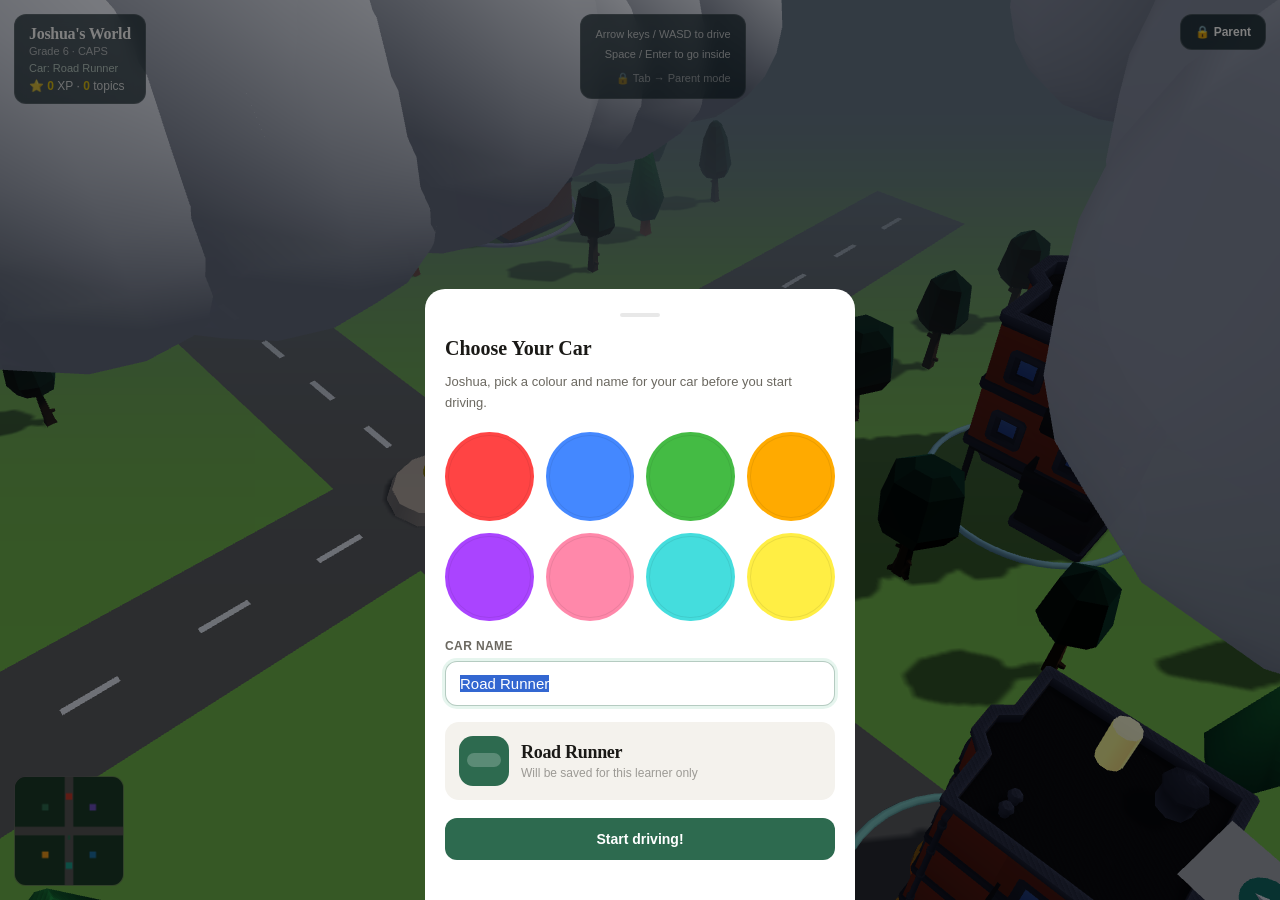
==== index.html @ 4d55f457 "Load GLB assets before world init" ====
<!DOCTYPE html>
<html lang="en">
<head>
<meta charset="UTF-8">
<meta name="viewport" content="width=device-width, initial-scale=1.0, user-scalable=no">
<meta name="theme-color" content="#1a1a2e">
<meta name="description" content="HomeSchool Hub — CAPS Learning World">
<meta name="apple-mobile-web-app-capable" content="yes">
<meta name="apple-mobile-web-app-status-bar-style" content="default">
<meta name="apple-mobile-web-app-title" content="HomeSchool Hub">
<title>HomeSchool Hub 🌿</title>
<link rel="manifest" href="manifest.json?v=4">
<link rel="apple-touch-icon" href="data:image/svg+xml,%3Csvg xmlns='http://www.w3.org/2000/svg' viewBox='0 0 180 180'%3E%3Crect width='180' height='180' rx='36' fill='%232d6a4f'/%3E%3Ctext x='50%25' y='54%25' text-anchor='middle' dominant-baseline='middle' font-size='104'%3E%F0%9F%8C%BF%3C/text%3E%3C/svg%3E">
<link rel="stylesheet" href="css/app.css?v=3">
</head>
<body>

<!-- ════════════════════════════════════════════════════
     SCREEN 1: INTRO / Child Select
═════════════════════════════════════════════════════ -->
<div id="screen-intro" class="screen">
  <div class="intro-logo">🌿</div>
  <div class="intro-title">HomeSchool Hub</div>
  <div class="intro-sub">CAPS · PRIVATE · OFFLINE</div>

  <div class="child-cards" id="child-cards-container"></div>

  <button class="intro-btn" id="enter-world-btn" disabled onclick="enterWorld()">
    🚗 Enter Learning World
  </button>
  <div class="popia-note">
    All data is stored on this device only.<br>
    No internet required. POPIA compliant — your family's privacy is protected.
  </div>
</div>

<!-- ════════════════════════════════════════════════════
     SCREEN 2: 3D WORLD
═════════════════════════════════════════════════════ -->
<div id="screen-world" class="screen hidden">
  <canvas id="world-canvas"></canvas>
  <div class="world-hud">
    <div class="hud-top">
      <div class="hud-card">
        <div class="hud-name" id="hud-child-name">Joshua</div>
        <div class="hud-sub" id="hud-child-grade">Grade 6 · CAPS</div>
        <div class="hud-car-name" id="hud-car-name">Car: Road Runner</div>
        <div class="hud-streak hidden" id="hud-streak">🔥 3-day streak</div>
        <div class="hud-xp">⭐ <span id="hud-xp">0</span> XP · <span id="hud-done">0</span> topics</div>
      </div>
      <div class="hud-card hud-controls">
        <div>Arrow keys / WASD to drive</div>
        <div>Space / Enter to go inside</div>
        <div style="margin-top:4px;opacity:.5">🔒 Tab → Parent mode</div>
      </div>
      <button class="hud-lock-btn" onclick="openParentDashboard()">🔒 Parent</button>
    </div>

    <!-- Approach prompt -->
    <div class="approach-bar hidden" id="approach-bar">
      <div class="approach-name" id="approach-name">📐 Mathematics</div>
      <div class="approach-hint">Press <kbd>Space</kbd> or tap button to enter</div>
    </div>

    <!-- Enter button (always visible when near) -->
    <button class="enter-btn-world" id="world-enter-btn" onclick="enterSubjectFromWorld()">
      Enter →
    </button>

    <!-- D-pad -->
    <div class="dpad">
      <div class="dpad-row"><button class="dpad-btn" id="d-up">▲</button></div>
      <div class="dpad-row">
        <button class="dpad-btn" id="d-left">◀</button>
        <button class="dpad-btn" id="d-down">▼</button>
        <button class="dpad-btn" id="d-right">▶</button>
      </div>
    </div>

    <!-- Minimap -->
    <div class="minimap">
      <canvas id="minimap-canvas" width="110" height="110"></canvas>
    </div>
    <div class="world-effects" id="world-effects"></div>
  </div>
</div>

<!-- ════════════════════════════════════════════════════
     SCREEN 3: SUBJECT LMS
═════════════════════════════════════════════════════ -->
<div id="screen-lms" class="screen hidden">
  <div class="lms-topbar">
    <button class="back-btn" onclick="goToWorld()">← World</button>
    <div class="lms-subject-icon" id="lms-icon">📐</div>
    <div class="lms-subject-title" id="lms-title">Mathematics</div>
    <button class="back-btn" onclick="showScreen('dash')" style="font-size:12px">📊 Overview</button>
  </div>
  <div class="lms-body" id="lms-body"></div>
</div>

<!-- ════════════════════════════════════════════════════
     SCREEN 4: DASHBOARD OVERVIEW
═════════════════════════════════════════════════════ -->
<div id="screen-dash" class="screen hidden">
  <div class="lms-topbar">
    <button class="back-btn" onclick="goToWorld()">← World</button>
    <div class="lms-subject-title">Overview</div>
    <button class="back-btn" onclick="lockParentMode()">🔒 Exit</button>
  </div>
  <div id="dash-body" style="overflow-y:auto;flex:1;padding:16px"></div>
</div>

<!-- ════════════════════════════════════════════════════
     SCREEN 5: PORTFOLIO
═════════════════════════════════════════════════════ -->
<div id="screen-portfolio" class="screen hidden">
  <div class="lms-topbar">
    <button class="back-btn" onclick="showScreen('dash')">← Overview</button>
    <div class="lms-subject-title">Portfolio 📁</div>
    <button class="back-btn" onclick="exportPortfolio()" style="font-size:12px">Export PDF</button>
  </div>
  <div id="portfolio-body" style="overflow-y:auto;flex:1;padding:16px"></div>
</div>

<!-- ════════════════════════════════════════════════════
     SCREEN 6: LOG
═════════════════════════════════════════════════════ -->
<div id="screen-log" class="screen hidden">
  <div class="lms-topbar">
    <button class="back-btn" onclick="showScreen('dash')">← Overview</button>
    <div class="lms-subject-title">Learning Log 📅</div>
    <button class="back-btn" onclick="logToday()" style="color:var(--green);border-color:var(--green)">+ Log Today</button>
  </div>
  <div id="log-body" style="overflow-y:auto;flex:1;padding:16px"></div>
</div>

<!-- Bottom nav (shown on lms/dash/portfolio/log screens) -->
<div class="bottom-nav" id="bottom-nav" style="display:none">
  <button class="nav-btn" id="nav-world" onclick="goToWorld()">
    <span class="nav-btn-icon">🌍</span><span>World</span>
  </button>
  <button class="nav-btn active" id="nav-dash" onclick="showScreen('dash')">
    <span class="nav-btn-icon">📊</span><span>Overview</span>
  </button>
  <button class="nav-btn" id="nav-portfolio" onclick="showScreen('portfolio')">
    <span class="nav-btn-icon">📁</span><span>Portfolio</span>
  </button>
  <button class="nav-btn" id="nav-log" onclick="showScreen('log')">
    <span class="nav-btn-icon">📅</span><span>Log</span>
  </button>
  <button class="nav-btn" id="nav-settings" onclick="showModal('settings')">
    <span class="nav-btn-icon">⚙️</span><span>Settings</span>
  </button>
</div>

<!-- XP toast -->
<div class="xp-toast" id="xp-toast">+10 XP ⭐</div>

<!-- Settings modal -->
<div class="modal-overlay hidden" id="modal-settings" onclick="closeModalOutside(event,'settings')">
  <div class="modal-sheet" id="settings-sheet">
    <div class="modal-handle"></div>
    <div class="modal-title">Settings</div>
    <div id="settings-body"></div>
  </div>
</div>

<!-- Car setup modal -->
<div class="modal-overlay hidden" id="modal-car-setup" onclick="closeModalOutside(event,'car-setup')">
  <div class="modal-sheet car-setup-sheet" id="car-setup-sheet">
    <div class="modal-handle"></div>
    <div class="modal-title">Choose Your Car</div>
    <div class="car-setup-subtitle" id="car-setup-subtitle">Pick a colour and give your car a name.</div>
    <div class="car-color-grid" id="car-color-grid"></div>
    <label class="car-setup-label" for="car-name-input">Car name</label>
    <input id="car-name-input" class="car-name-input" type="text" maxlength="16" placeholder="Road Runner" />
    <div class="car-setup-preview">
      <div class="car-preview-chip" id="car-preview-chip"></div>
      <div class="car-preview-copy">
        <div class="car-preview-title" id="car-preview-title">Road Runner</div>
        <div class="car-preview-meta">Will be saved for this learner only</div>
      </div>
    </div>
    <div class="car-setup-actions">
      <button class="back-btn" id="car-setup-cancel" onclick="closeCarSetup()">Later</button>
      <button class="car-setup-save" onclick="saveCarSetup()">Start driving!</button>
    </div>
  </div>
</div>

<!-- Parent PIN modal -->
<div class="modal-overlay hidden" id="modal-parent-pin" onclick="closeModalOutside(event,'parent-pin')">
  <div class="modal-sheet pin-sheet" id="parent-pin-sheet">
    <div class="modal-handle"></div>
    <div class="modal-title">Parent PIN</div>
    <div class="pin-subtitle">Enter your 4-digit PIN to open parent mode.</div>
    <div class="pin-dots" id="parent-pin-dots">
      <div class="pin-dot" id="parent-pin-dot-0"></div>
      <div class="pin-dot" id="parent-pin-dot-1"></div>
      <div class="pin-dot" id="parent-pin-dot-2"></div>
      <div class="pin-dot" id="parent-pin-dot-3"></div>
    </div>
    <div class="pin-pad">
      <button class="pin-key" onclick="parentPinPress(1)">1</button>
      <button class="pin-key" onclick="parentPinPress(2)">2</button>
      <button class="pin-key" onclick="parentPinPress(3)">3</button>
      <button class="pin-key" onclick="parentPinPress(4)">4</button>
      <button class="pin-key" onclick="parentPinPress(5)">5</button>
      <button class="pin-key" onclick="parentPinPress(6)">6</button>
      <button class="pin-key" onclick="parentPinPress(7)">7</button>
      <button class="pin-key" onclick="parentPinPress(8)">8</button>
      <button class="pin-key" onclick="parentPinPress(9)">9</button>
      <button class="pin-key" onclick="parentPinClear()" style="font-size:13px">⌫</button>
      <button class="pin-key" onclick="parentPinPress(0)">0</button>
      <button class="pin-key pin-key-submit" onclick="parentPinSubmit()">→</button>
    </div>
    <div class="pin-hint" id="parent-pin-hint">Default PIN: 1234 - change it in Settings.</div>
  </div>
</div>

<!-- ═══════════ SCRIPTS ═══════════ -->
<script src="data/curriculum.js?v=5"></script>
<script src="lib/three.min.js"></script>
<script src="lib/GLTFLoader.js"></script>
<script src="js/world.js?v=5"></script>
<script src="js/app.js?v=5"></script>
</body>
</html>
---- css/app.css ----
/* ── Reset & tokens ───────────────────────────────────── */
*{box-sizing:border-box;margin:0;padding:0}
:root{
  --green:#2d6a4f;--green-l:#52b788;--green-bg:#d8f3dc;
  --blue:#1d6fa4;--blue-bg:#dbeeff;
  --purple:#6b4fbb;--purple-bg:#ede8fb;
  --amber:#e9961a;--amber-bg:#fef3d7;
  --red:#c0392b;--red-bg:#fde8e6;
  --teal:#1a9e8a;--teal-bg:#d4f1ed;
  --bg:#faf9f6;--surface:#fff;--surface2:#f4f2ed;
  --border:rgba(0,0,0,.09);--text:#1a1916;--text2:#6b6860;--text3:#9c9a95;
  --r:10px;--rl:14px;--sh:0 1px 4px rgba(0,0,0,.08);
}
html,body{height:100%;overflow:hidden;font-family:'Georgia',serif;background:#1a1a2e;color:#fff}

/* ── Screens ──────────────────────────────────────────── */
.screen{position:absolute;inset:0;transition:opacity .4s,transform .4s}
.screen.hidden{opacity:0;pointer-events:none;transform:scale(.97)}

/* ── 1. INTRO / child select ──────────────────────────── */
#screen-intro{display:flex;flex-direction:column;align-items:center;justify-content:center;
  background:linear-gradient(160deg,#0f2027,#203a43,#2c5364);gap:0}
.intro-logo{font-size:52px;margin-bottom:8px;animation:bob 3s ease-in-out infinite}
@keyframes bob{0%,100%{transform:translateY(0)}50%{transform:translateY(-8px)}}
.intro-title{font-size:32px;font-weight:700;letter-spacing:-1px;margin-bottom:6px;
  background:linear-gradient(135deg,#52b788,#74c69d,#b7e4c7);-webkit-background-clip:text;-webkit-text-fill-color:transparent}
.intro-sub{font-size:14px;opacity:.6;margin-bottom:40px;font-family:sans-serif;letter-spacing:.5px}
.child-cards{display:flex;gap:16px;flex-wrap:wrap;justify-content:center;margin-bottom:36px}
.child-card{background:rgba(255,255,255,.08);border:1.5px solid rgba(255,255,255,.15);
  border-radius:16px;padding:22px 28px;cursor:pointer;transition:all .2s;text-align:center;min-width:140px}
.child-card:hover{background:rgba(255,255,255,.16);border-color:rgba(82,183,136,.6);transform:translateY(-3px)}
.child-card.selected{background:rgba(82,183,136,.2);border-color:#52b788}
.child-card-avatar{width:56px;height:56px;border-radius:50%;margin:0 auto 10px;
  display:flex;align-items:center;justify-content:center;font-size:22px;font-weight:700}
.child-card-name{font-size:15px;font-weight:600;margin-bottom:3px}
.child-card-grade{font-size:12px;opacity:.6;font-family:sans-serif}
.add-child-card{border-style:dashed;opacity:.5}
.add-child-card:hover{opacity:.8}
.intro-btn{background:#52b788;color:#0f2027;border:none;padding:14px 44px;border-radius:12px;
  font-size:16px;font-weight:700;cursor:pointer;transition:all .2s;font-family:sans-serif;letter-spacing:.3px}
.intro-btn:hover{background:#40c47a;transform:translateY(-2px)}
.intro-btn:disabled{opacity:.4;cursor:not-allowed;transform:none}
.popia-note{font-family:sans-serif;font-size:11px;opacity:.4;margin-top:18px;text-align:center;max-width:300px;line-height:1.6}

/* ── 2. WORLD (Three.js) ──────────────────────────────── */
#screen-world{background:#87ceeb}
#world-canvas{width:100%;height:100%;display:block}
.world-hud{position:absolute;inset:0;pointer-events:none}
.hud-top{position:absolute;top:14px;left:14px;right:14px;display:flex;justify-content:space-between;align-items:flex-start;gap:10px}
.hud-card{background:rgba(15,32,39,.7);backdrop-filter:blur(8px);border-radius:12px;
  padding:10px 14px;border:1px solid rgba(255,255,255,.1)}
.hud-name{font-size:16px;font-weight:700;letter-spacing:-.3px}
.hud-sub{font-size:11px;opacity:.6;font-family:sans-serif;margin-top:2px}
.hud-car-name{font-size:11px;opacity:.78;font-family:sans-serif;margin-top:5px;color:#dcefe4}
.hud-streak{display:inline-flex;align-items:center;gap:5px;margin-top:6px;padding:3px 9px;border-radius:999px;
  background:rgba(255,170,0,.18);color:#ffd38b;font-family:sans-serif;font-size:11px;font-weight:700}
.hud-streak.hidden{display:none}
.hud-xp{font-size:12px;margin-top:5px;font-family:sans-serif;opacity:.8}
.hud-xp span{color:#ffd700;font-weight:700}
.hud-controls{text-align:right}
.hud-controls div{font-size:11px;opacity:.7;font-family:sans-serif;line-height:1.8}
.hud-lock-btn{background:rgba(15,32,39,.78);backdrop-filter:blur(8px);border-radius:12px;
  padding:10px 14px;border:1px solid rgba(255,255,255,.14);color:#fff;font-family:sans-serif;
  font-size:12px;font-weight:700;cursor:pointer;pointer-events:auto;transition:transform .15s,background .15s}
.hud-lock-btn:hover{background:rgba(15,32,39,.92);transform:translateY(-1px)}
.approach-bar{position:absolute;bottom:90px;left:50%;transform:translateX(-50%);
  background:rgba(255,255,255,.95);border-radius:14px;padding:13px 24px;
  text-align:center;box-shadow:0 6px 30px rgba(0,0,0,.25);min-width:220px;
  transition:all .3s;pointer-events:auto}
.approach-bar.hidden{opacity:0;pointer-events:none;transform:translateX(-50%) translateY(10px)}
.approach-name{font-size:16px;font-weight:700;color:#1a1916;margin-bottom:3px}
.approach-hint{font-size:12px;color:#888;font-family:sans-serif}
.approach-hint kbd{background:#eee;border-radius:4px;padding:1px 7px;font-size:11px}
.dpad{position:absolute;bottom:14px;left:50%;transform:translateX(-50%);
  display:flex;flex-direction:column;align-items:center;gap:4px;pointer-events:auto}
.dpad-row{display:flex;gap:4px}
.dpad-btn{width:46px;height:46px;border-radius:10px;border:none;
  background:rgba(255,255,255,.2);color:#fff;font-size:18px;cursor:pointer;
  backdrop-filter:blur(4px);touch-action:none;user-select:none;-webkit-user-select:none;
  transition:background .1s;border:1px solid rgba(255,255,255,.1)}
.dpad-btn:active{background:rgba(255,255,255,.35)}
.enter-btn-world{position:absolute;bottom:14px;right:14px;
  background:#52b788;color:#0f2027;border:none;padding:11px 18px;
  border-radius:12px;font-size:13px;font-weight:700;cursor:pointer;
  font-family:sans-serif;pointer-events:auto;display:none}
.minimap{position:absolute;bottom:14px;left:14px;width:110px;height:110px;
  border-radius:12px;overflow:hidden;border:1.5px solid rgba(255,255,255,.2);
  background:rgba(0,0,0,.4);backdrop-filter:blur(4px)}
#minimap-canvas{width:100%;height:100%}
.world-effects{position:absolute;inset:0;pointer-events:none;overflow:hidden}
.world-xp-burst{position:absolute;transform:translate(-50%,-50%);font-family:sans-serif;font-size:22px;
  font-weight:800;color:#ffd700;text-shadow:0 3px 12px rgba(0,0,0,.45);white-space:nowrap;
  animation:worldXpRise 1.2s ease forwards}
@keyframes worldXpRise{
  0%{opacity:0;transform:translate(-50%,-28%) scale(.88)}
  14%{opacity:1}
  100%{opacity:0;transform:translate(-50%,-150%) scale(1.04)}
}

/* ── 3. LMS DASHBOARD ─────────────────────────────────── */
#screen-lms{background:var(--bg);overflow:hidden;display:flex;flex-direction:column}
.lms-topbar{background:var(--surface);border-bottom:1px solid var(--border);
  padding:12px 20px;display:flex;align-items:center;gap:12px;flex-shrink:0}
.back-btn{background:none;border:1px solid var(--border);border-radius:8px;
  padding:6px 12px;cursor:pointer;font-size:13px;font-family:sans-serif;color:var(--text2);
  display:flex;align-items:center;gap:5px;transition:all .15s}
.back-btn:hover{background:var(--surface2)}
.lms-subject-title{font-size:18px;font-weight:700;letter-spacing:-.3px;flex:1;color:var(--text)}
.lms-subject-icon{font-size:22px}
.lms-body{flex:1;overflow-y:auto;padding:20px;color:var(--text)}
.progress-header{background:var(--surface);border:1px solid var(--border);
  border-radius:var(--rl);padding:18px;margin-bottom:18px;display:flex;gap:16px;align-items:center}
.progress-circle{width:64px;height:64px;border-radius:50%;display:flex;
  align-items:center;justify-content:center;font-size:22px;font-weight:700;
  flex-shrink:0;color:#fff}
.progress-info{flex:1}
.progress-label{font-family:sans-serif;font-size:13px;color:var(--text3);margin-bottom:4px}
.progress-count{font-size:22px;font-weight:700;letter-spacing:-.5px;margin-bottom:6px}
.progress-bar-wrap{background:var(--surface2);border-radius:4px;height:8px;overflow:hidden}
.progress-bar-fill{height:100%;border-radius:4px;transition:width .6s ease}
.xp-badge{background:var(--amber-bg);color:var(--amber);font-family:sans-serif;
  font-size:12px;font-weight:700;padding:4px 10px;border-radius:20px}
.section-label{font-family:sans-serif;font-size:11px;font-weight:700;
  letter-spacing:.6px;color:var(--text3);text-transform:uppercase;
  margin:20px 0 8px;padding-bottom:6px;border-bottom:1px solid var(--border)}
.topic-row{display:flex;align-items:center;gap:10px;padding:10px 12px;
  background:var(--surface);border:1px solid var(--border);border-radius:var(--r);
  margin-bottom:6px;cursor:pointer;transition:all .15s;color:var(--text)}
.topic-row:hover{border-color:rgba(0,0,0,.2);transform:translateX(2px)}
.topic-row.done{background:#f0faf4;border-color:rgba(45,106,79,.2)}
.topic-row.partial{background:#fffdf0;border-color:rgba(233,150,26,.2)}
.topic-check{width:22px;height:22px;border-radius:6px;border:2px solid var(--border);
  flex-shrink:0;display:flex;align-items:center;justify-content:center;
  font-size:12px;transition:all .2s;cursor:pointer}
.topic-check.done{background:var(--green);border-color:var(--green);color:#fff}
.topic-check.partial{background:var(--amber-bg);border-color:var(--amber);color:var(--amber)}
.topic-title{flex:1;font-family:sans-serif;font-size:13px;line-height:1.4;color:var(--text)!important}
.topic-title.done{color:var(--text3);text-decoration:line-through}
.topic-status{font-family:sans-serif;font-size:10px;font-weight:700;
  padding:2px 8px;border-radius:10px;flex-shrink:0}
.status-done{background:var(--green-bg);color:var(--green)}
.status-partial{background:var(--amber-bg);color:var(--amber)}
.status-none{background:var(--surface2);color:var(--text3)}
.xp-toast{position:fixed;top:70px;right:20px;background:#ffd700;color:#5a3e00;
  font-family:sans-serif;font-size:13px;font-weight:700;padding:8px 16px;
  border-radius:20px;z-index:9999;opacity:0;transform:translateY(-10px);
  transition:all .3s;pointer-events:none}
.xp-toast.show{opacity:1;transform:translateY(0)}

/* ── 4. PORTFOLIO ─────────────────────────────────────── */
#screen-portfolio{background:var(--bg);overflow-y:auto;padding:20px}
.port-header{display:flex;align-items:center;gap:12px;margin-bottom:20px}
.port-title{font-size:22px;font-weight:700;color:var(--text);letter-spacing:-.5px;flex:1}
.port-grid{display:grid;grid-template-columns:repeat(auto-fill,minmax(220px,1fr));gap:14px}
.port-card{background:var(--surface);border:1px solid var(--border);border-radius:var(--rl);
  padding:14px;cursor:pointer;transition:all .2s}
.port-card:hover{transform:translateY(-2px);box-shadow:var(--sh)}
.port-card-thumb{height:80px;border-radius:8px;display:flex;align-items:center;
  justify-content:center;font-size:32px;margin-bottom:10px}
.port-card-title{font-family:sans-serif;font-size:13px;font-weight:600;margin-bottom:4px}
.port-card-meta{font-family:sans-serif;font-size:11px;color:var(--text3)}
.port-card-tags{display:flex;gap:4px;margin-top:7px;flex-wrap:wrap}
.ptag{font-family:sans-serif;font-size:10px;padding:2px 7px;border-radius:10px;font-weight:600}
.upload-drop{border:2px dashed var(--border);border-radius:var(--rl);padding:32px;
  text-align:center;cursor:pointer;transition:all .2s;margin-top:16px;background:var(--surface)}
.upload-drop:hover{border-color:var(--green-l);background:var(--green-bg)}
.upload-icon{font-size:30px;margin-bottom:8px}
.upload-text{font-family:sans-serif;font-size:13px;color:var(--text2)}

/* ── 5. DASHBOARD overview ────────────────────────────── */
#screen-dash{background:var(--bg);overflow-y:auto;padding:20px}
.dash-hello{font-size:24px;font-weight:700;letter-spacing:-.5px;margin-bottom:4px;color:var(--text)}
.dash-sub{font-family:sans-serif;font-size:13px;color:var(--text2);margin-bottom:18px}
.stat-row{display:grid;grid-template-columns:repeat(auto-fill,minmax(130px,1fr));gap:12px;margin-bottom:18px}
.stat-box{background:var(--surface);border:1px solid var(--border);border-radius:var(--r);padding:14px}
.stat-lbl{font-family:sans-serif;font-size:11px;color:var(--text3);margin-bottom:5px}
.stat-val{font-size:26px;font-weight:700;letter-spacing:-1px}
.stat-prog{height:4px;background:var(--surface2);border-radius:2px;margin-top:8px;overflow:hidden}
.stat-prog-fill{height:100%;border-radius:2px}
.subj-row{display:flex;align-items:center;gap:10px;padding:9px 0;border-bottom:1px solid rgba(0,0,0,.05)}
.subj-row:last-child{border:none}
.subj-dot{width:10px;height:10px;border-radius:50%;flex-shrink:0}
.subj-name{font-family:sans-serif;font-size:13px;font-weight:500;flex:1}
.subj-bar{width:90px;height:6px;background:var(--surface2);border-radius:3px;overflow:hidden;flex-shrink:0}
.subj-bar-fill{height:100%;border-radius:3px}
.subj-pct{font-family:sans-serif;font-size:12px;color:var(--text2);width:30px;text-align:right}
.card{background:var(--surface);border:1px solid var(--border);border-radius:var(--rl);padding:16px;margin-bottom:14px}
.card-title{font-family:sans-serif;font-size:11px;font-weight:700;
  letter-spacing:.5px;color:var(--text3);text-transform:uppercase;margin-bottom:12px}

/* ── Bottom nav (LMS screens) ─────────────────────────── */
.bottom-nav{position:fixed;bottom:0;left:0;right:0;background:var(--surface);
  border-top:1px solid var(--border);display:flex;padding:8px 0 max(8px,env(safe-area-inset-bottom));
  z-index:100}
.nav-btn{flex:1;display:flex;flex-direction:column;align-items:center;gap:3px;
  padding:4px;cursor:pointer;border:none;background:none;color:var(--text3);
  font-family:sans-serif;font-size:10px;transition:color .15s}
.nav-btn.active{color:var(--green)}
.nav-btn-icon{font-size:20px}
.nav-btn span{font-size:10px}

/* ── Log screen ───────────────────────────────────────── */
#screen-log{background:var(--bg);overflow-y:auto;padding:20px}

/* ── Animations ───────────────────────────────────────── */
@keyframes popIn{from{transform:scale(.85);opacity:0}to{transform:scale(1);opacity:1}}
.pop-in{animation:popIn .25s ease forwards}
@keyframes slideUp{from{transform:translateY(20px);opacity:0}to{transform:translateY(0);opacity:1}}
.slide-up{animation:slideUp .3s ease forwards}
@keyframes xpFloat{0%{transform:translateY(0);opacity:1}100%{transform:translateY(-60px);opacity:0}}
.xp-float{position:fixed;font-family:sans-serif;font-size:16px;font-weight:700;
  color:#ffd700;pointer-events:none;z-index:9999;animation:xpFloat 1.2s ease forwards}

/* ── Settings modal ───────────────────────────────────── */
.modal-overlay{position:fixed;inset:0;background:rgba(0,0,0,.5);z-index:200;
  display:flex;align-items:flex-end;justify-content:center;transition:opacity .3s}
.modal-overlay.hidden{opacity:0;pointer-events:none}
.modal-sheet{background:var(--surface);border-radius:20px 20px 0 0;
  width:100%;max-width:500px;max-height:85vh;overflow-y:auto;padding:24px 20px 40px;
  transform:translateY(0);transition:transform .3s}
.modal-overlay.hidden .modal-sheet{transform:translateY(100%)}
.modal-handle{width:40px;height:4px;background:var(--border);border-radius:2px;margin:0 auto 20px}
.modal-title{font-size:20px;font-weight:700;margin-bottom:16px;color:var(--text)}
.settings-row{display:flex;align-items:center;gap:12px;padding:12px 0;border-bottom:1px solid var(--border)}
.settings-row:last-child{border:none}
.settings-icon{font-size:20px;width:28px;text-align:center}
.settings-label{font-family:sans-serif;font-size:13px;flex:1;color:var(--text)}
.settings-value{font-family:sans-serif;font-size:12px;color:var(--text3)}
.btn-danger{color:var(--red)!important}

/* ── Car setup modal ─────────────────────────────────── */
.car-setup-sheet{max-width:430px}
.car-setup-subtitle{font-family:sans-serif;font-size:13px;color:var(--text2);margin:-4px 0 18px;line-height:1.6}
.car-color-grid{display:grid;grid-template-columns:repeat(4,1fr);gap:12px;margin-bottom:18px}
.car-color-swatch{width:100%;aspect-ratio:1;border-radius:50%;border:3px solid transparent;cursor:pointer;transition:transform .15s,box-shadow .15s;box-shadow:inset 0 0 0 1px rgba(0,0,0,.08)}
.car-color-swatch.selected{border-color:#fff;box-shadow:0 0 0 2px var(--green), inset 0 0 0 1px rgba(0,0,0,.08);transform:scale(1.05)}
.car-setup-label{display:block;font-family:sans-serif;font-size:12px;font-weight:700;color:var(--text2);margin-bottom:8px;text-transform:uppercase;letter-spacing:.4px}
.car-name-input{width:100%;padding:13px 14px;border-radius:12px;border:1px solid var(--border);font-family:sans-serif;font-size:15px;color:var(--text);background:var(--surface);margin-bottom:16px}
.car-name-input:focus{outline:none;border-color:rgba(45,106,79,.35);box-shadow:0 0 0 3px rgba(82,183,136,.14)}
.car-setup-preview{display:flex;align-items:center;gap:12px;background:var(--surface2);border-radius:14px;padding:14px;margin-bottom:18px}
.car-preview-chip{width:50px;height:50px;border-radius:14px;background:var(--green);position:relative}
.car-preview-chip::before{content:'';position:absolute;left:8px;right:8px;top:17px;height:14px;border-radius:8px;background:rgba(255,255,255,.22)}
.car-preview-title{font-size:18px;font-weight:700;color:var(--text);letter-spacing:-.3px}
.car-preview-meta{font-family:sans-serif;font-size:12px;color:var(--text3);margin-top:3px}
.car-setup-actions{display:flex;justify-content:space-between;gap:10px}
.car-setup-save{flex:1;background:var(--green);color:#fff;border:none;border-radius:12px;padding:13px 16px;font-family:sans-serif;font-size:14px;font-weight:700;cursor:pointer}
.car-setup-save:hover{background:var(--green-l)}

/* ── Parent PIN modal ────────────────────────────────── */
.pin-sheet{text-align:center;max-width:420px;padding-bottom:28px}
.pin-subtitle{font-family:sans-serif;font-size:13px;color:var(--text2);margin:-4px 0 18px;line-height:1.6}
.pin-dots{display:flex;gap:14px;justify-content:center;margin-bottom:22px}
.pin-dot{width:14px;height:14px;border-radius:50%;border:2px solid rgba(0,0,0,.16);transition:all .15s}
.pin-dot.filled{background:var(--green);border-color:var(--green);transform:scale(1.14)}
.pin-pad{display:grid;grid-template-columns:repeat(3,1fr);gap:10px;max-width:240px;margin:0 auto 14px}
.pin-key{background:var(--surface2);border:1px solid var(--border);border-radius:12px;color:var(--text);
  font-family:sans-serif;font-size:18px;font-weight:700;padding:15px 0;cursor:pointer;transition:transform .12s,background .12s}
.pin-key:hover{background:#ece8df}
.pin-key:active{transform:scale(.96)}
.pin-key-submit{background:var(--green-bg);color:var(--green);border-color:rgba(45,106,79,.18)}
.pin-hint{font-family:sans-serif;font-size:12px;color:var(--text3);min-height:18px}
.pin-hint.error{color:var(--red)}
@keyframes shakePin{0%,100%{transform:translateX(0)}20%{transform:translateX(-8px)}40%{transform:translateX(8px)}60%{transform:translateX(-5px)}80%{transform:translateX(5px)}}
.pin-sheet.shake{animation:shakePin .28s ease}

/* ── Responsive ───────────────────────────────────────── */
@media(max-width:400px){
  .hud-controls{display:none}
  .intro-title{font-size:26px}
  .child-card{padding:16px 20px;min-width:120px}
}
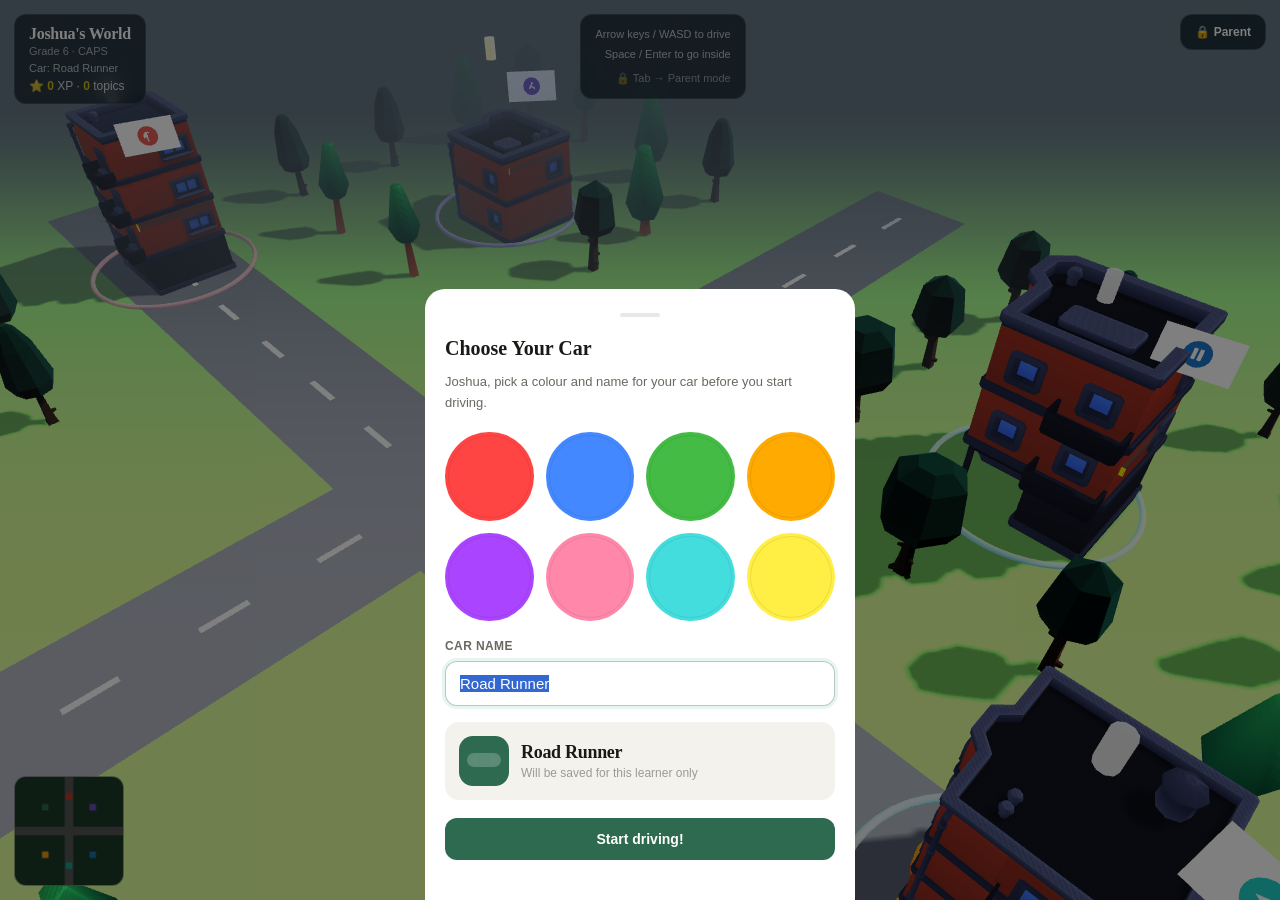
==== commit 553b5db6: "Update curriculum and topic styles" ====
--- a/index.html
+++ b/index.html
@@ -219,10 +219,10 @@
 </div>
 
 <!-- ═══════════ SCRIPTS ═══════════ -->
-<script src="data/curriculum.js?v=5"></script>
+<script src="data/curriculum.js?v=6"></script>
 <script src="lib/three.min.js"></script>
 <script src="lib/GLTFLoader.js"></script>
 <script src="js/world.js?v=5"></script>
-<script src="js/app.js?v=5"></script>
+<script src="js/app.js?v=9"></script>
 </body>
 </html>
--- a/css/app.css
+++ b/css/app.css
@@ -136,11 +136,18 @@
 .topic-check.partial{background:var(--amber-bg);border-color:var(--amber);color:var(--amber)}
 .topic-title{flex:1;font-family:sans-serif;font-size:13px;line-height:1.4;color:var(--text)!important}
 .topic-title.done{color:var(--text3);text-decoration:line-through}
+.topic-main{flex:1;min-width:0}
+.topic-note-preview{margin-top:4px;font-family:sans-serif;font-size:11px;line-height:1.45;color:var(--text3);display:-webkit-box;-webkit-line-clamp:2;-webkit-box-orient:vertical;overflow:hidden}
+.topic-note-preview.has-note{color:var(--text2)}
+.topic-note-btn{flex-shrink:0;border:1px solid var(--border);background:var(--surface2);color:var(--text2);border-radius:999px;padding:5px 9px;font-family:sans-serif;font-size:10px;font-weight:700;cursor:pointer;transition:all .15s}
+.topic-note-btn:hover{border-color:var(--green);color:var(--green);background:var(--green-bg)}
+.topic-note-btn.has-note{border-color:rgba(45,106,79,.18);background:var(--green-bg);color:var(--green)}
 .topic-status{font-family:sans-serif;font-size:10px;font-weight:700;
   padding:2px 8px;border-radius:10px;flex-shrink:0}
 .status-done{background:var(--green-bg);color:var(--green)}
 .status-partial{background:var(--amber-bg);color:var(--amber)}
 .status-none{background:var(--surface2);color:var(--text3)}
+.subject-note-summary{margin-top:8px;font-family:sans-serif;font-size:12px;color:var(--text3)}
 .xp-toast{position:fixed;top:70px;right:20px;background:#ffd700;color:#5a3e00;
   font-family:sans-serif;font-size:13px;font-weight:700;padding:8px 16px;
   border-radius:20px;z-index:9999;opacity:0;transform:translateY(-10px);
@@ -187,6 +194,25 @@
 .card{background:var(--surface);border:1px solid var(--border);border-radius:var(--rl);padding:16px;margin-bottom:14px}
 .card-title{font-family:sans-serif;font-size:11px;font-weight:700;
   letter-spacing:.5px;color:var(--text3);text-transform:uppercase;margin-bottom:12px}
+.planner-header{display:flex;justify-content:space-between;gap:12px;align-items:flex-start;margin-bottom:14px}
+.planner-actions{display:flex;gap:8px;flex-wrap:wrap;justify-content:flex-end}
+.planner-title{font-size:18px;font-weight:700;color:var(--text);letter-spacing:-.3px}
+.planner-subtitle{font-family:sans-serif;font-size:12px;color:var(--text3);margin-top:4px;line-height:1.5}
+.planner-add-all,.planner-day-add,.planner-print-btn{border:1px solid var(--border);background:var(--surface2);color:var(--text2);border-radius:10px;padding:7px 10px;font-family:sans-serif;font-size:12px;font-weight:700;cursor:pointer}
+.planner-add-all:hover,.planner-day-add:hover,.planner-print-btn:hover{border-color:var(--green);background:var(--green-bg);color:var(--green)}
+.planner-grid{display:grid;grid-template-columns:repeat(5,minmax(0,1fr));gap:10px}
+.planner-day{border:1px solid var(--border);border-radius:14px;background:var(--surface2);padding:10px;min-height:180px;display:flex;flex-direction:column}
+.planner-day-head{display:flex;justify-content:space-between;align-items:center;margin-bottom:10px}
+.planner-day-label{font-family:sans-serif;font-size:12px;font-weight:700;color:var(--text2);text-transform:uppercase;letter-spacing:.4px}
+.planner-day-body{display:grid;gap:8px;align-content:start}
+.planner-empty{font-family:sans-serif;font-size:12px;color:var(--text3);border:1px dashed var(--border);border-radius:10px;padding:12px;text-align:center;background:rgba(255,255,255,.55)}
+.planner-item{background:var(--surface);border:1px solid var(--border);border-radius:12px;padding:10px;cursor:pointer;transition:transform .15s,border-color .15s,box-shadow .15s}
+.planner-item:hover{transform:translateY(-1px);border-color:rgba(45,106,79,.24);box-shadow:var(--sh)}
+.planner-item-top{display:flex;justify-content:space-between;gap:8px;align-items:flex-start;margin-bottom:6px}
+.planner-item-subject{font-family:sans-serif;font-size:10px;font-weight:700;letter-spacing:.35px;text-transform:uppercase}
+.planner-item-remove{border:none;background:none;color:var(--text3);font-size:16px;line-height:1;cursor:pointer;padding:0 2px}
+.planner-item-remove:hover{color:var(--red)}
+.planner-item-title{font-family:sans-serif;font-size:12px;color:var(--text);line-height:1.45}
 
 /* ── Bottom nav (LMS screens) ─────────────────────────── */
 .bottom-nav{position:fixed;bottom:0;left:0;right:0;background:var(--surface);
@@ -264,9 +290,14 @@
 .pin-sheet.shake{animation:shakePin .28s ease}
 
 /* ── Responsive ───────────────────────────────────────── */
+@media(max-width:900px){
+  .planner-grid{grid-template-columns:repeat(2,minmax(0,1fr))}
+}
 @media(max-width:400px){
   .hud-controls{display:none}
   .intro-title{font-size:26px}
   .child-card{padding:16px 20px;min-width:120px}
+  .planner-grid{grid-template-columns:1fr}
+  .planner-header{flex-direction:column}
 }
 
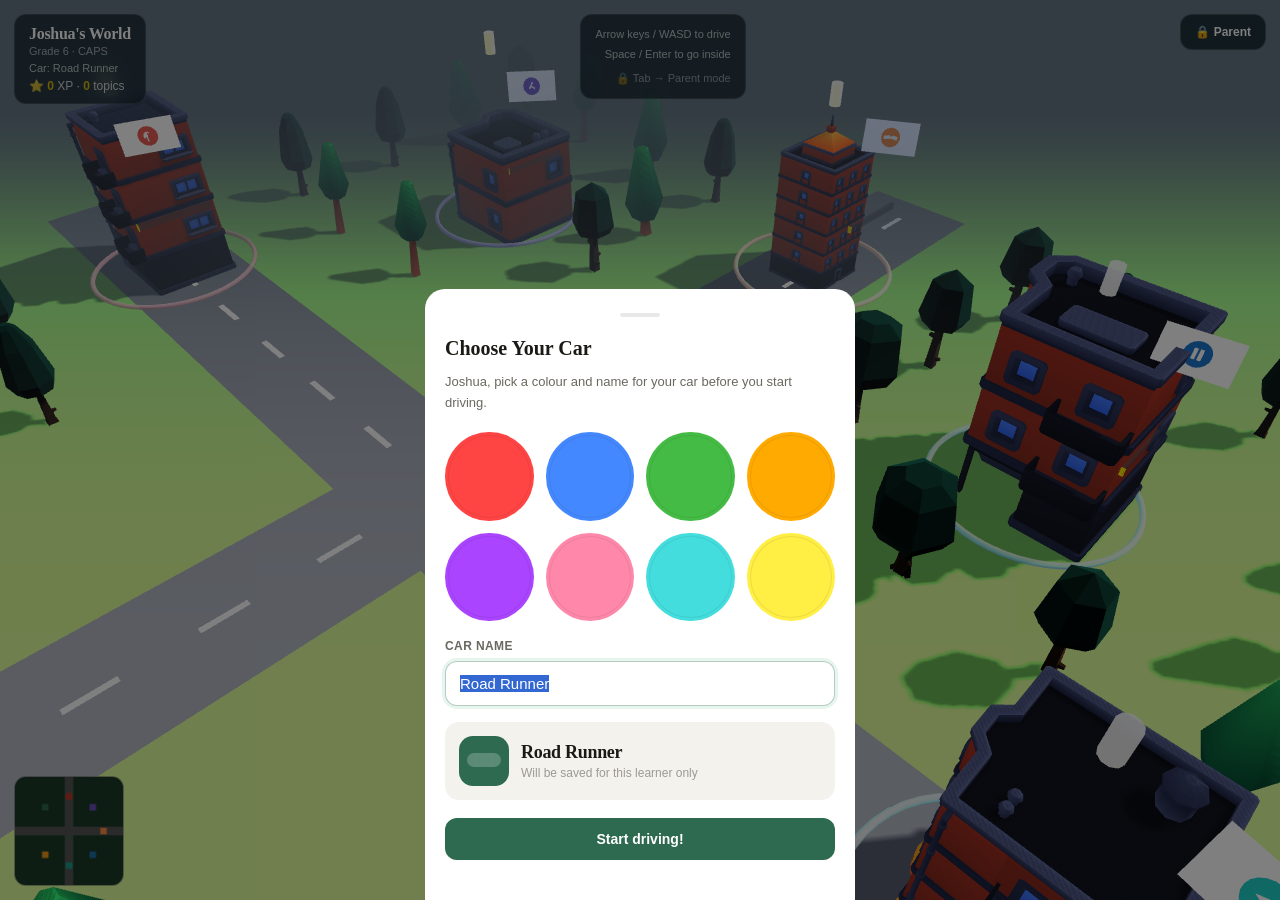
==== commit b95112e3: "Add arcade report styles" ====
--- a/index.html
+++ b/index.html
@@ -99,6 +99,19 @@
 </div>
 
 <!-- ════════════════════════════════════════════════════
+     SCREEN 3B: ARCADE
+═════════════════════════════════════════════════════ -->
+<div id="screen-arcade" class="screen hidden">
+  <div class="lms-topbar">
+    <button class="back-btn" onclick="goToWorld()">← World</button>
+    <div class="lms-subject-icon">🎮</div>
+    <div class="lms-subject-title">Maths Arcade</div>
+    <button class="back-btn" onclick="showScreen('dash')" style="font-size:12px">📊 Overview</button>
+  </div>
+  <div class="lms-body arcade-body" id="arcade-body"></div>
+</div>
+
+<!-- ════════════════════════════════════════════════════
      SCREEN 4: DASHBOARD OVERVIEW
 ═════════════════════════════════════════════════════ -->
 <div id="screen-dash" class="screen hidden">
@@ -132,6 +145,18 @@
     <button class="back-btn" onclick="logToday()" style="color:var(--green);border-color:var(--green)">+ Log Today</button>
   </div>
   <div id="log-body" style="overflow-y:auto;flex:1;padding:16px"></div>
+</div>
+
+<!-- ════════════════════════════════════════════════════
+     SCREEN 7: INSPECTION REPORT
+═════════════════════════════════════════════════════ -->
+<div id="screen-report" class="screen hidden">
+  <div class="lms-topbar report-topbar no-print">
+    <button class="back-btn" onclick="showScreen('dash')">← Overview</button>
+    <div class="lms-subject-title">Inspection Report</div>
+    <button class="back-btn" onclick="printInspectionReport()" style="color:var(--green);border-color:var(--green)">🖨 Print</button>
+  </div>
+  <div id="report-body" class="report-body"></div>
 </div>
 
 <!-- Bottom nav (shown on lms/dash/portfolio/log screens) -->
@@ -220,9 +245,10 @@
 
 <!-- ═══════════ SCRIPTS ═══════════ -->
 <script src="data/curriculum.js?v=6"></script>
+<script src="data/arcade-games.js?v=2"></script>
 <script src="lib/three.min.js"></script>
 <script src="lib/GLTFLoader.js"></script>
-<script src="js/world.js?v=5"></script>
-<script src="js/app.js?v=9"></script>
+<script src="js/world.js?v=6"></script>
+<script src="js/app.js?v=11"></script>
 </body>
 </html>
--- a/css/app.css
+++ b/css/app.css
@@ -227,6 +227,62 @@
 
 /* ── Log screen ───────────────────────────────────────── */
 #screen-log{background:var(--bg);overflow-y:auto;padding:20px}
+#screen-report{background:#f7f4ed;overflow-y:auto}
+.arcade-body{background:linear-gradient(180deg,#fffaf0 0%,#f7f4ed 100%)}
+.arcade-grid{display:grid;grid-template-columns:repeat(auto-fill,minmax(240px,1fr));gap:14px}
+.arcade-card{background:var(--surface);border:1px solid var(--border);border-radius:20px;padding:16px;box-shadow:var(--sh)}
+.arcade-card-head{display:flex;gap:12px;align-items:center;margin-bottom:12px}
+.arcade-icon{width:52px;height:52px;border-radius:16px;display:flex;align-items:center;justify-content:center;font-size:24px;color:#fff;flex-shrink:0}
+.arcade-title{font-size:18px;font-weight:700;color:var(--text);letter-spacing:-.3px}
+.arcade-meta{font-family:sans-serif;font-size:12px;color:var(--text3);margin-top:3px}
+.arcade-desc{font-family:sans-serif;font-size:13px;color:var(--text2);line-height:1.6;margin-bottom:12px}
+.arcade-chip-row{display:flex;gap:6px;flex-wrap:wrap;margin-bottom:12px}
+.arcade-chip{background:var(--surface2);color:var(--text2);border-radius:999px;padding:4px 8px;font-family:sans-serif;font-size:10px;font-weight:700;text-transform:uppercase;letter-spacing:.35px}
+.arcade-topic-list{display:grid;gap:8px;margin-bottom:14px}
+.arcade-topic{background:#fffaf0;border:1px solid rgba(0,0,0,.06);border-radius:12px;padding:9px 10px;font-family:sans-serif;font-size:12px;color:var(--text);line-height:1.5}
+.arcade-launch-btn{width:100%;border:none;border-radius:12px;padding:12px 14px;background:#ff8c42;color:#fff;font-family:sans-serif;font-size:13px;font-weight:700;cursor:pointer}
+.arcade-launch-btn:hover{background:#f17624}
+.arcade-empty{font-family:sans-serif;font-size:12px;color:var(--text3);line-height:1.5}
+.report-topbar{position:sticky;top:0;z-index:20}
+.report-body{padding:24px}
+.report-sheet{max-width:980px;margin:0 auto;background:#fff;border:1px solid var(--border);border-radius:24px;box-shadow:var(--sh);padding:28px 28px 36px}
+.report-header{display:flex;justify-content:space-between;gap:16px;align-items:flex-start;padding-bottom:20px;border-bottom:2px solid var(--surface2)}
+.report-eyebrow{font-family:sans-serif;font-size:12px;font-weight:700;letter-spacing:.55px;color:var(--text3);text-transform:uppercase;margin-bottom:8px}
+.report-header h1{font-size:34px;line-height:1.05;letter-spacing:-1px;color:var(--text);margin:0 0 8px}
+.report-meta{font-family:sans-serif;font-size:13px;color:var(--text2);line-height:1.6}
+.report-badge{background:var(--green-bg);color:var(--green);border:1px solid rgba(45,106,79,.14);border-radius:999px;padding:8px 12px;font-family:sans-serif;font-size:12px;font-weight:700;white-space:nowrap}
+.report-summary{display:grid;grid-template-columns:repeat(4,minmax(0,1fr));gap:12px;margin:22px 0}
+.report-stat{background:var(--surface2);border-radius:16px;padding:16px}
+.report-stat-label{font-family:sans-serif;font-size:11px;color:var(--text3);text-transform:uppercase;letter-spacing:.45px;margin-bottom:6px}
+.report-stat-value{font-size:30px;font-weight:700;letter-spacing:-1px;color:var(--text)}
+.report-stat-sub{font-family:sans-serif;font-size:12px;color:var(--text2);margin-top:4px;line-height:1.45}
+.report-section{margin-top:24px}
+.report-section h2{font-size:20px;color:var(--text);margin:0 0 8px}
+.report-section-sub{font-family:sans-serif;font-size:12px;color:var(--text3);margin-bottom:12px}
+.report-table{border:1px solid var(--border);border-radius:18px;overflow:hidden}
+.report-table-head,.report-table-row{display:grid;grid-template-columns:2fr .9fr .9fr .8fr .8fr;gap:12px;padding:12px 16px;align-items:center}
+.report-table-head{background:var(--surface2);font-family:sans-serif;font-size:11px;font-weight:700;color:var(--text3);text-transform:uppercase;letter-spacing:.45px}
+.report-table-row{border-top:1px solid var(--border);font-family:sans-serif;font-size:13px;color:var(--text)}
+.report-note-grid{display:grid;grid-template-columns:repeat(2,minmax(0,1fr));gap:12px}
+.report-note-card{border:1px solid var(--border);border-radius:16px;padding:14px;background:#fff}
+.report-note-subject{font-family:sans-serif;font-size:11px;font-weight:700;letter-spacing:.4px;text-transform:uppercase;margin-bottom:6px}
+.report-note-title{font-family:sans-serif;font-size:14px;font-weight:700;color:var(--text);margin-bottom:6px;line-height:1.45}
+.report-note-body{font-family:sans-serif;font-size:13px;color:var(--text2);line-height:1.6}
+.report-planner-grid{display:grid;grid-template-columns:repeat(5,minmax(0,1fr));gap:10px}
+.report-planner-day{border:1px solid var(--border);border-radius:16px;background:#fff;padding:12px}
+.report-planner-label{font-family:sans-serif;font-size:12px;font-weight:700;color:var(--text2);text-transform:uppercase;letter-spacing:.45px;margin-bottom:10px}
+.report-planner-item{font-family:sans-serif;font-size:12px;color:var(--text);line-height:1.5;padding:8px 0;border-top:1px solid var(--surface2)}
+.report-planner-item:first-of-type{border-top:none;padding-top:0}
+.report-planner-empty,.report-empty{font-family:sans-serif;font-size:12px;color:var(--text3);line-height:1.5}
+.report-list{border:1px solid var(--border);border-radius:18px;overflow:hidden;background:#fff}
+.report-list-row,.report-log-row{padding:14px 16px;border-top:1px solid var(--border)}
+.report-list-row:first-child,.report-log-row:first-child{border-top:none}
+.report-list-row{display:flex;justify-content:space-between;gap:16px;align-items:flex-start}
+.report-list-title{font-family:sans-serif;font-size:14px;font-weight:700;color:var(--text);line-height:1.45}
+.report-list-meta,.report-log-meta{font-family:sans-serif;font-size:12px;color:var(--text3);margin-top:3px}
+.report-list-date{font-family:sans-serif;font-size:12px;color:var(--text2);white-space:nowrap}
+.report-log-head{display:flex;justify-content:space-between;gap:16px;align-items:flex-start}
+.report-log-notes{font-family:sans-serif;font-size:13px;color:var(--text2);line-height:1.65;margin-top:8px}
 
 /* ── Animations ───────────────────────────────────────── */
 @keyframes popIn{from{transform:scale(.85);opacity:0}to{transform:scale(1);opacity:1}}
@@ -292,6 +348,11 @@
 /* ── Responsive ───────────────────────────────────────── */
 @media(max-width:900px){
   .planner-grid{grid-template-columns:repeat(2,minmax(0,1fr))}
+  .arcade-grid{grid-template-columns:repeat(2,minmax(0,1fr))}
+  .report-summary{grid-template-columns:repeat(2,minmax(0,1fr))}
+  .report-note-grid{grid-template-columns:1fr}
+  .report-planner-grid{grid-template-columns:repeat(2,minmax(0,1fr))}
+  .report-table-head,.report-table-row{grid-template-columns:1.8fr .8fr .8fr .8fr .8fr}
 }
 @media(max-width:400px){
   .hud-controls{display:none}
@@ -299,5 +360,22 @@
   .child-card{padding:16px 20px;min-width:120px}
   .planner-grid{grid-template-columns:1fr}
   .planner-header{flex-direction:column}
-}
-
+  .arcade-grid{grid-template-columns:1fr}
+  .report-body{padding:12px}
+  .report-sheet{padding:18px;border-radius:18px}
+  .report-summary,.report-planner-grid{grid-template-columns:1fr}
+  .report-header,.report-list-row,.report-log-head{flex-direction:column}
+  .report-table-head,.report-table-row{grid-template-columns:1fr 1fr}
+}
+
+@media print{
+  body{background:#fff}
+  .no-print,.bottom-nav,.modal-overlay,.xp-toast{display:none !important}
+  #screen-world,#screen-lms,#screen-dash,#screen-portfolio,#screen-log{display:none !important}
+  #screen-report{display:block !important;background:#fff;overflow:visible}
+  .report-body{padding:0}
+  .report-sheet{max-width:none;margin:0;border:none;box-shadow:none;border-radius:0;padding:0}
+  .report-section,.report-summary{break-inside:avoid}
+  .report-note-card,.report-planner-day,.report-log-row,.report-list-row{break-inside:avoid}
+}
+
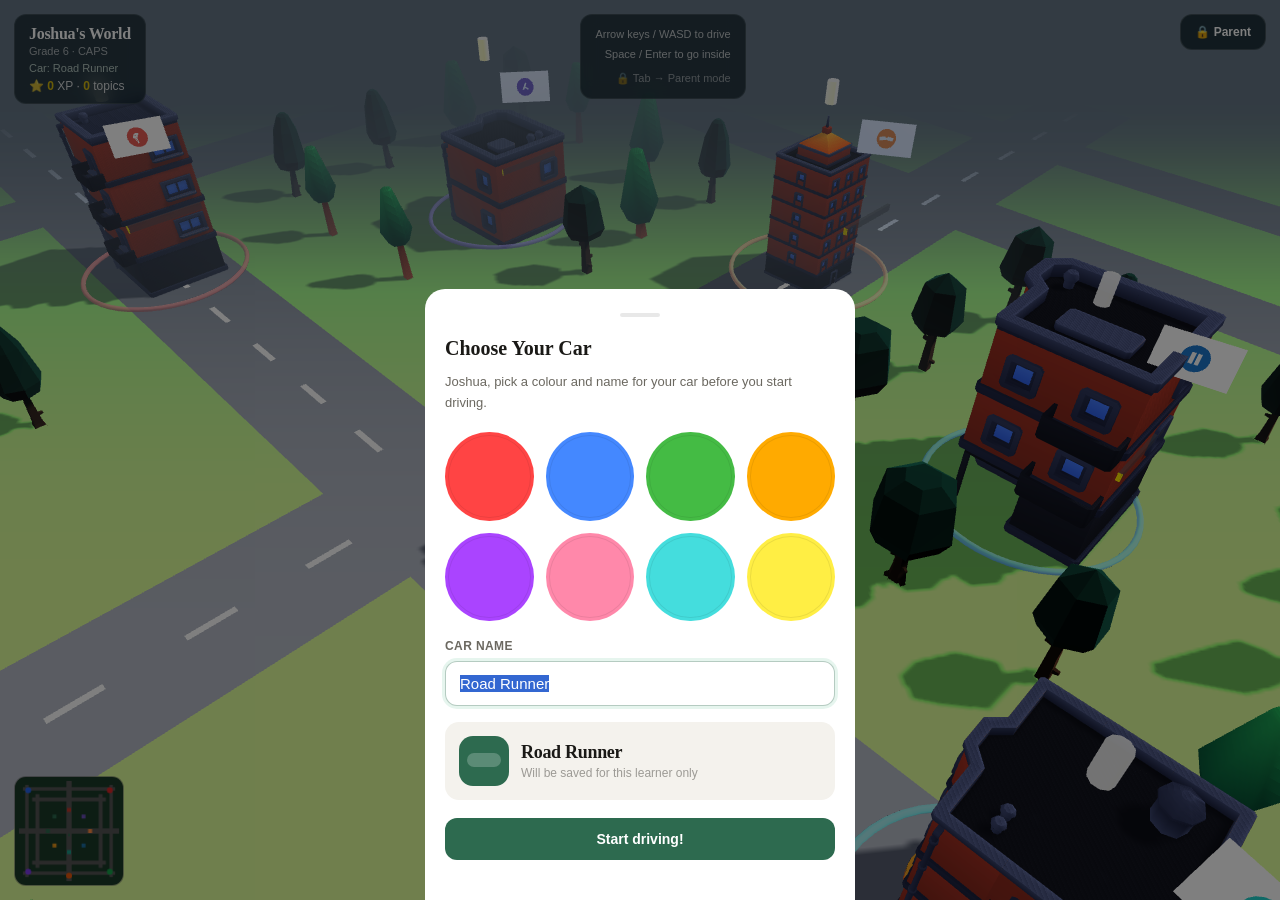
==== commit 8eb1740c: "Add challenge card styles" ====
--- a/index.html
+++ b/index.html
@@ -248,7 +248,7 @@
 <script src="data/arcade-games.js?v=2"></script>
 <script src="lib/three.min.js"></script>
 <script src="lib/GLTFLoader.js"></script>
-<script src="js/world.js?v=6"></script>
-<script src="js/app.js?v=11"></script>
+<script src="js/world.js?v=8"></script>
+<script src="js/app.js?v=13"></script>
 </body>
 </html>
--- a/css/app.css
+++ b/css/app.css
@@ -194,6 +194,20 @@
 .card{background:var(--surface);border:1px solid var(--border);border-radius:var(--rl);padding:16px;margin-bottom:14px}
 .card-title{font-family:sans-serif;font-size:11px;font-weight:700;
   letter-spacing:.5px;color:var(--text3);text-transform:uppercase;margin-bottom:12px}
+.challenge-card{background:linear-gradient(135deg,#fff8e8 0%,#fff 100%);border-color:rgba(255,140,66,.22)}
+.challenge-complete{background:linear-gradient(135deg,#eef8f0 0%,#fff 100%);border-color:rgba(45,106,79,.2)}
+.challenge-head{display:grid;grid-template-columns:auto 1fr auto;gap:12px;align-items:center}
+.challenge-icon{width:54px;height:54px;border-radius:16px;display:flex;align-items:center;justify-content:center;font-size:24px;color:#fff;box-shadow:var(--sh)}
+.challenge-title{font-size:18px;font-weight:700;color:var(--text);letter-spacing:-.35px}
+.challenge-sub{font-family:sans-serif;font-size:12px;color:var(--text3);margin-top:4px;line-height:1.5}
+.challenge-bonus{background:#fff4db;color:#d97706;border-radius:999px;padding:7px 10px;font-family:sans-serif;font-size:11px;font-weight:700;white-space:nowrap}
+.challenge-body{font-family:sans-serif;font-size:13px;color:var(--text2);line-height:1.65;margin-top:14px}
+.challenge-actions{display:flex;gap:8px;flex-wrap:wrap;margin-top:14px}
+.challenge-btn,.challenge-link{border-radius:11px;padding:10px 14px;font-family:sans-serif;font-size:13px;font-weight:700;cursor:pointer}
+.challenge-btn{border:none;background:#ff8c42;color:#fff}
+.challenge-btn:hover{background:#f17624}
+.challenge-link{border:1px solid var(--border);background:var(--surface);color:var(--text2)}
+.challenge-link:hover{border-color:#ff8c42;color:#ff8c42}
 .planner-header{display:flex;justify-content:space-between;gap:12px;align-items:flex-start;margin-bottom:14px}
 .planner-actions{display:flex;gap:8px;flex-wrap:wrap;justify-content:flex-end}
 .planner-title{font-size:18px;font-weight:700;color:var(--text);letter-spacing:-.3px}
@@ -238,6 +252,7 @@
 .arcade-desc{font-family:sans-serif;font-size:13px;color:var(--text2);line-height:1.6;margin-bottom:12px}
 .arcade-chip-row{display:flex;gap:6px;flex-wrap:wrap;margin-bottom:12px}
 .arcade-chip{background:var(--surface2);color:var(--text2);border-radius:999px;padding:4px 8px;font-family:sans-serif;font-size:10px;font-weight:700;text-transform:uppercase;letter-spacing:.35px}
+.arcade-chip-challenge{background:#fff1e8;color:#f17624}
 .arcade-topic-list{display:grid;gap:8px;margin-bottom:14px}
 .arcade-topic{background:#fffaf0;border:1px solid rgba(0,0,0,.06);border-radius:12px;padding:9px 10px;font-family:sans-serif;font-size:12px;color:var(--text);line-height:1.5}
 .arcade-launch-btn{width:100%;border:none;border-radius:12px;padding:12px 14px;background:#ff8c42;color:#fff;font-family:sans-serif;font-size:13px;font-weight:700;cursor:pointer}
@@ -358,6 +373,8 @@
   .hud-controls{display:none}
   .intro-title{font-size:26px}
   .child-card{padding:16px 20px;min-width:120px}
+  .challenge-head{grid-template-columns:auto 1fr}
+  .challenge-bonus{grid-column:1 / -1;justify-self:start}
   .planner-grid{grid-template-columns:1fr}
   .planner-header{flex-direction:column}
   .arcade-grid{grid-template-columns:1fr}
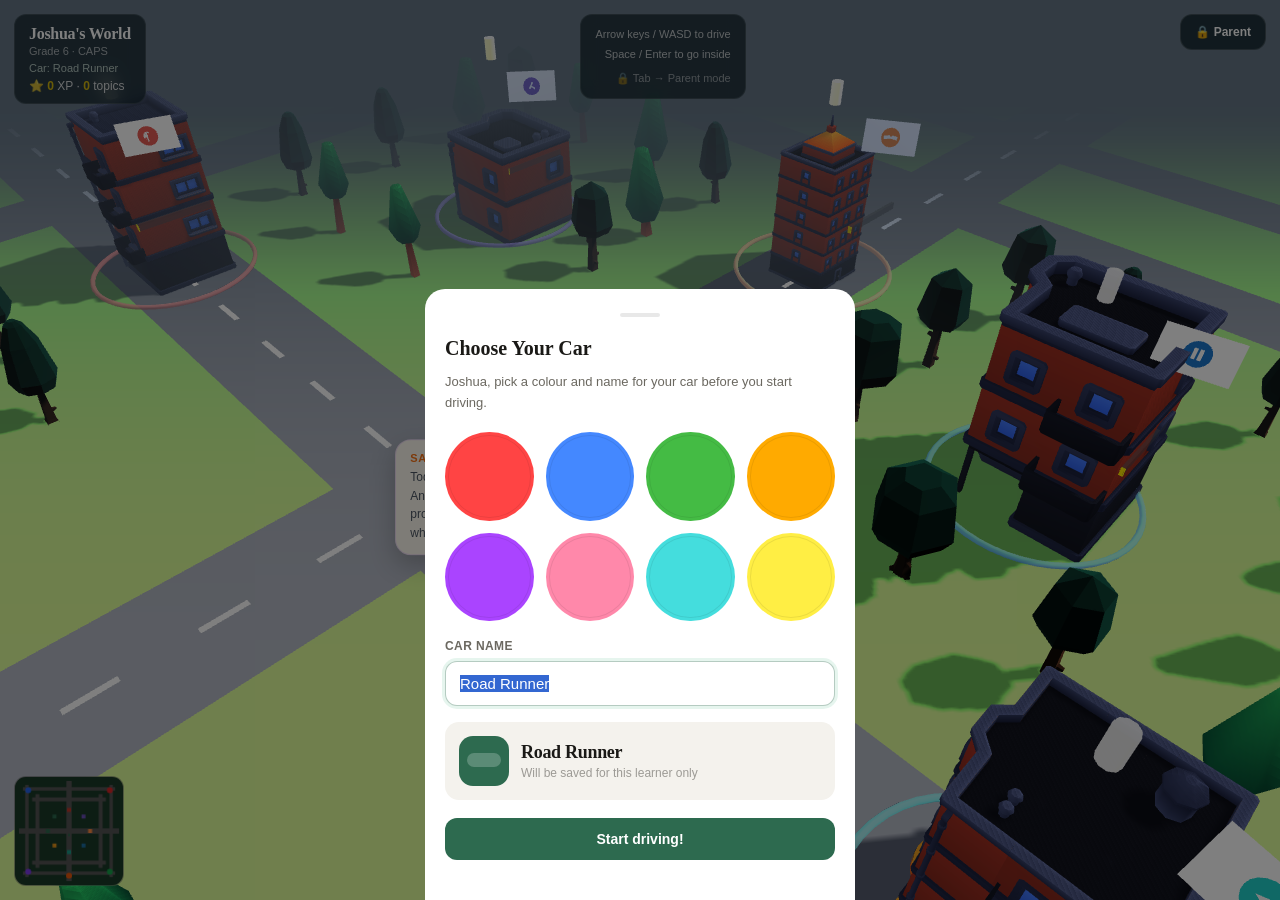
==== commit fd4000b4: "Add sage prompt bubble UI" ====
--- a/index.html
+++ b/index.html
@@ -60,6 +60,7 @@
     <div class="approach-bar hidden" id="approach-bar">
       <div class="approach-name" id="approach-name">📐 Mathematics</div>
       <div class="approach-hint">Press <kbd>Space</kbd> or tap button to enter</div>
+      <div class="approach-hint" id="sage-prompt" style="margin-top:6px;color:#6b5ca5">Sage says: Follow the roads to your next lesson.</div>
     </div>
 
     <!-- Enter button (always visible when near) -->
@@ -82,6 +83,10 @@
       <canvas id="minimap-canvas" width="110" height="110"></canvas>
     </div>
     <div class="world-effects" id="world-effects"></div>
+    <div class="sage-bubble hidden" id="sage-bubble">
+      <div class="sage-title" id="sage-title">Sage</div>
+      <div class="sage-text" id="sage-text">Drive to a building to begin.</div>
+    </div>
   </div>
 </div>
 
@@ -248,7 +253,7 @@
 <script src="data/arcade-games.js?v=2"></script>
 <script src="lib/three.min.js"></script>
 <script src="lib/GLTFLoader.js"></script>
-<script src="js/world.js?v=8"></script>
+<script src="js/world.js?v=9"></script>
 <script src="js/app.js?v=13"></script>
 </body>
 </html>
--- a/css/app.css
+++ b/css/app.css
@@ -96,6 +96,17 @@
   14%{opacity:1}
   100%{opacity:0;transform:translate(-50%,-150%) scale(1.04)}
 }
+.sage-bubble{position:absolute;transform:translate(-50%,-115%);max-width:220px;background:rgba(255,251,240,.96);
+  color:#2f2a24;border:1px solid rgba(168,85,247,.18);border-radius:16px;padding:12px 14px;box-shadow:0 10px 26px rgba(0,0,0,.22);
+  pointer-events:none;transition:opacity .18s,transform .18s}
+.sage-bubble.hidden{opacity:0;transform:translate(-50%,-100%) scale(.96)}
+.sage-bubble::after{content:'';position:absolute;left:50%;bottom:-9px;transform:translateX(-50%) rotate(45deg);width:18px;height:18px;
+  background:rgba(255,251,240,.96);border-right:1px solid rgba(168,85,247,.18);border-bottom:1px solid rgba(168,85,247,.18)}
+.sage-title{font-family:sans-serif;font-size:11px;font-weight:800;letter-spacing:.55px;text-transform:uppercase;color:#8b5cf6;margin-bottom:4px}
+.sage-text{font-family:sans-serif;font-size:12px;line-height:1.55;color:#4b5563}
+.sage-bubble[data-tone="quest"] .sage-title{color:#f97316}
+.sage-bubble[data-tone="home"] .sage-title{color:#16a34a}
+.sage-bubble[data-tone="arcade"] .sage-title{color:#ea580c}
 
 /* ── 3. LMS DASHBOARD ─────────────────────────────────── */
 #screen-lms{background:var(--bg);overflow:hidden;display:flex;flex-direction:column}
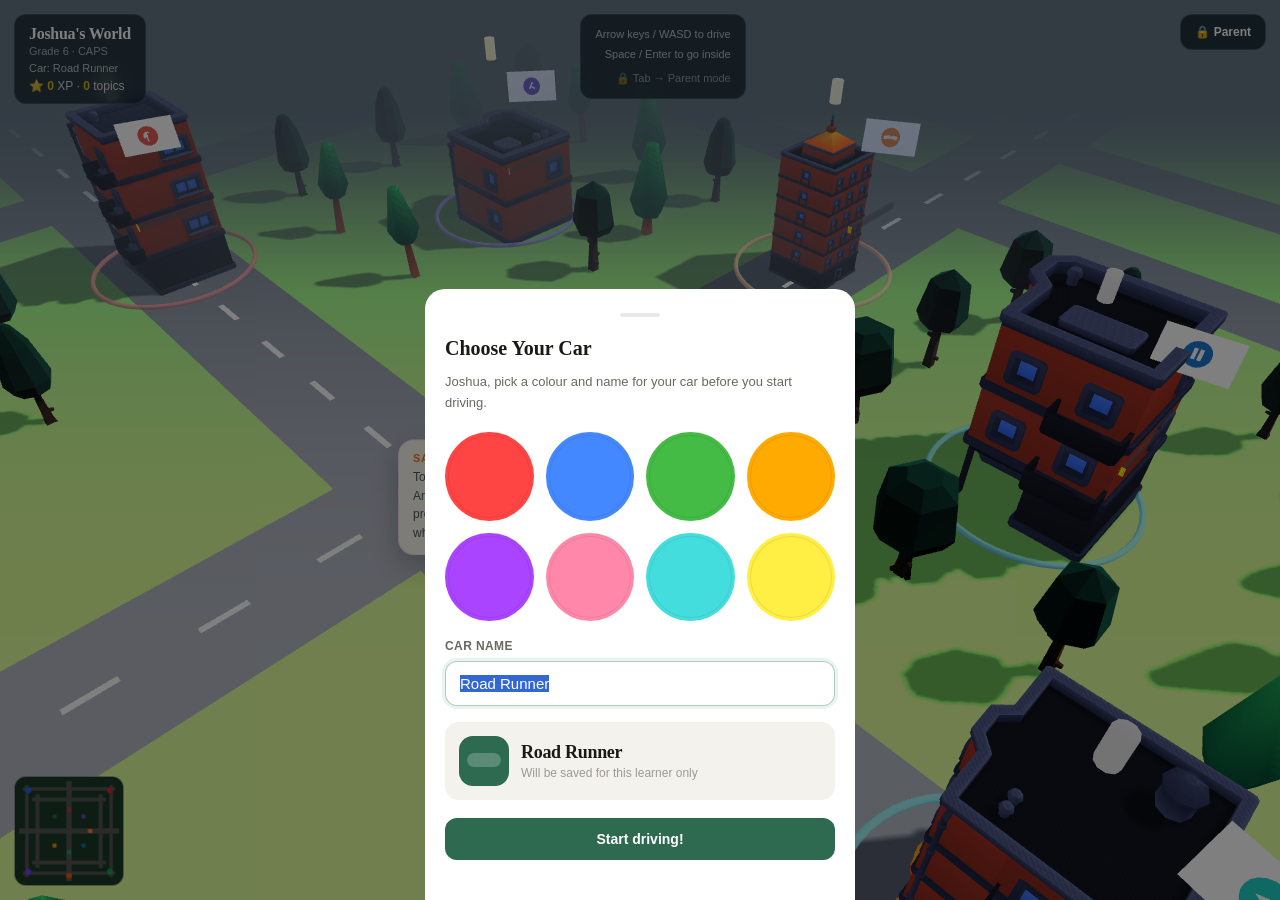
==== commit d1f9d9d7: "Add tutor share snapshot" ====
--- a/index.html
+++ b/index.html
@@ -254,6 +254,6 @@
 <script src="lib/three.min.js"></script>
 <script src="lib/GLTFLoader.js"></script>
 <script src="js/world.js?v=9"></script>
-<script src="js/app.js?v=13"></script>
+<script src="js/app.js?v=14"></script>
 </body>
 </html>
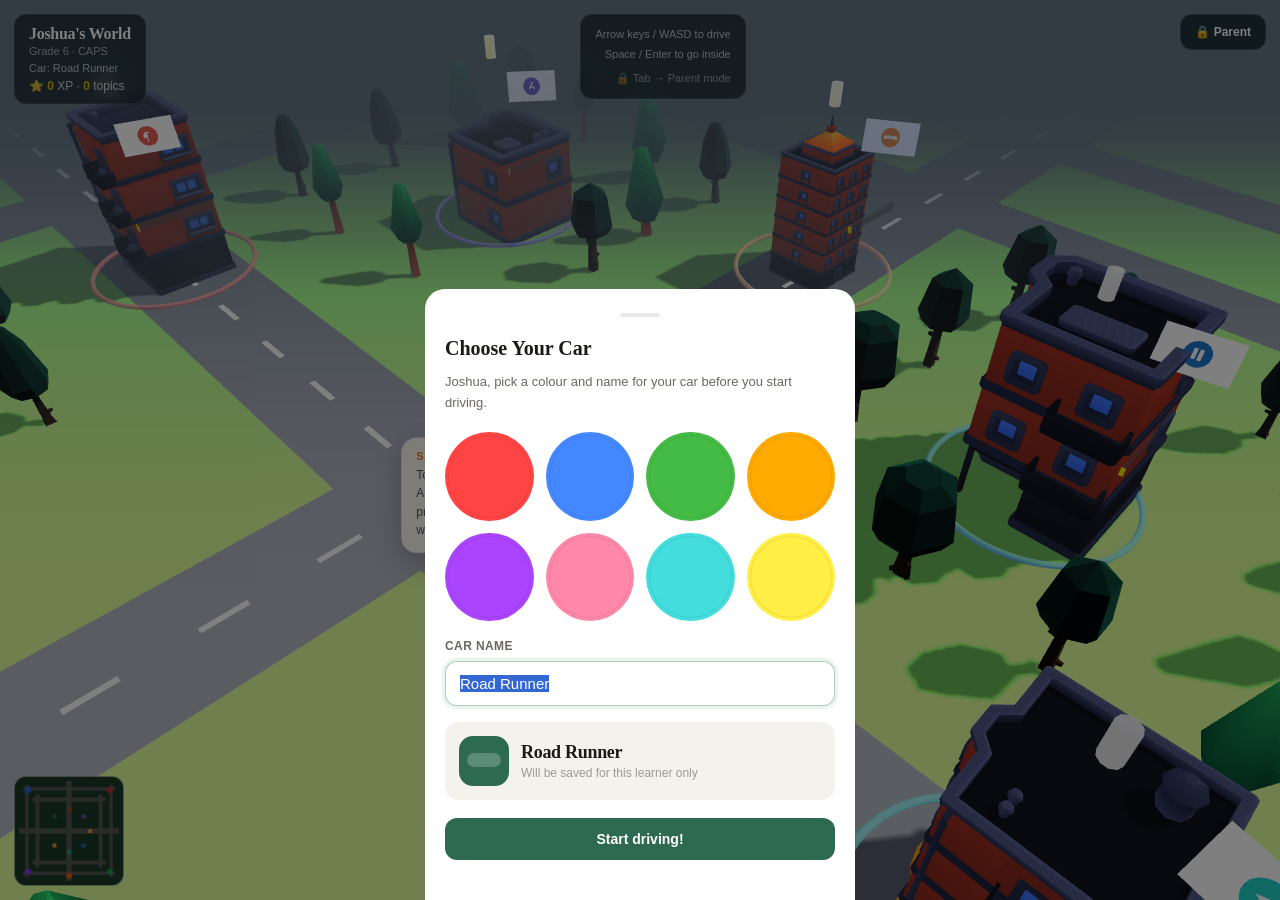
==== commit 1e1d4fc7: "Add homework state and planner due" ====
--- a/index.html
+++ b/index.html
@@ -253,7 +253,7 @@
 <script src="data/arcade-games.js?v=2"></script>
 <script src="lib/three.min.js"></script>
 <script src="lib/GLTFLoader.js"></script>
-<script src="js/world.js?v=9"></script>
-<script src="js/app.js?v=14"></script>
+<script src="js/world.js?v=10"></script>
+<script src="js/app.js?v=16"></script>
 </body>
 </html>
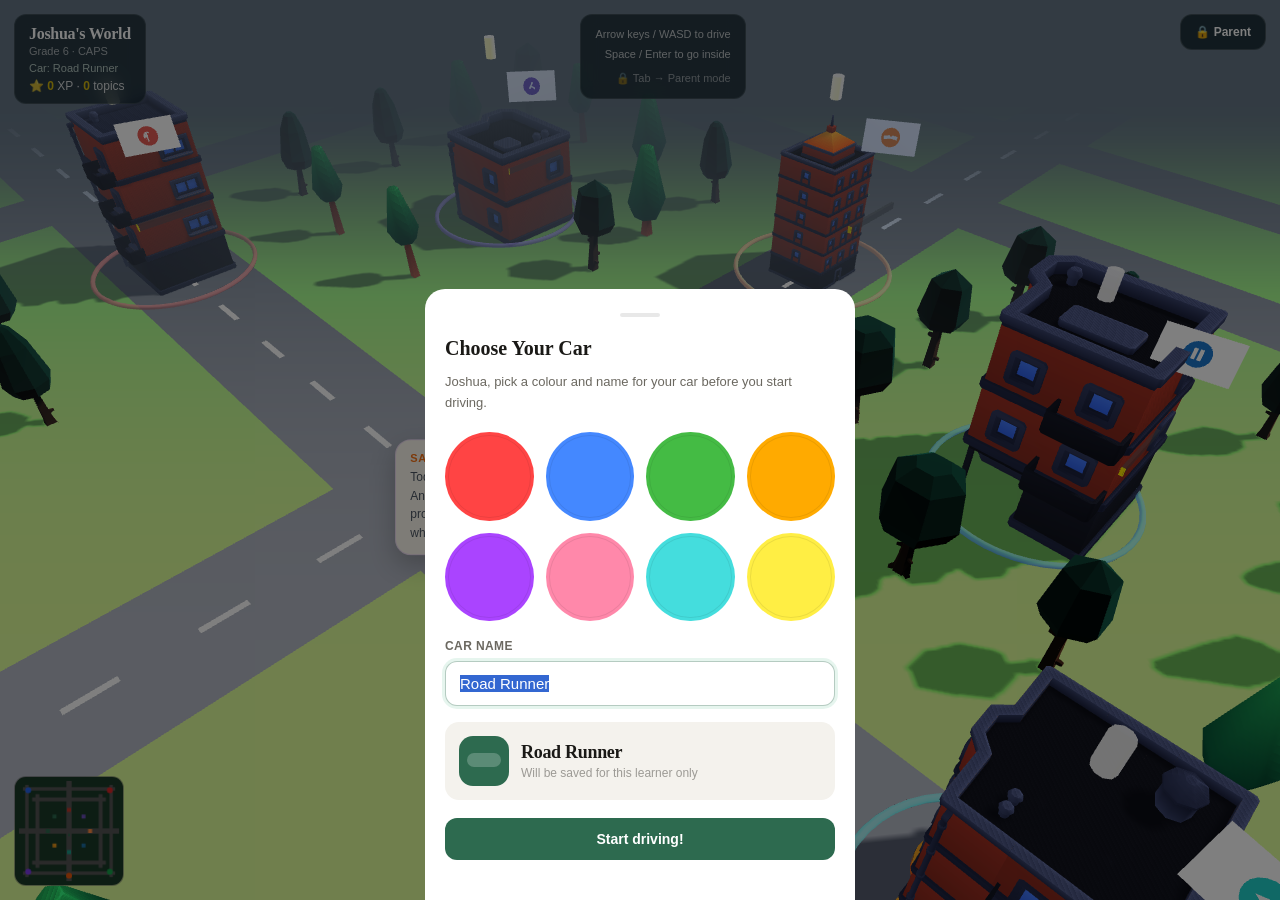
==== commit 62e744fb: "Add plan gates and fix offline cache coverage" ====
--- a/index.html
+++ b/index.html
@@ -254,6 +254,6 @@
 <script src="lib/three.min.js"></script>
 <script src="lib/GLTFLoader.js"></script>
 <script src="js/world.js?v=10"></script>
-<script src="js/app.js?v=16"></script>
+<script src="js/app.js?v=18"></script>
 </body>
 </html>
